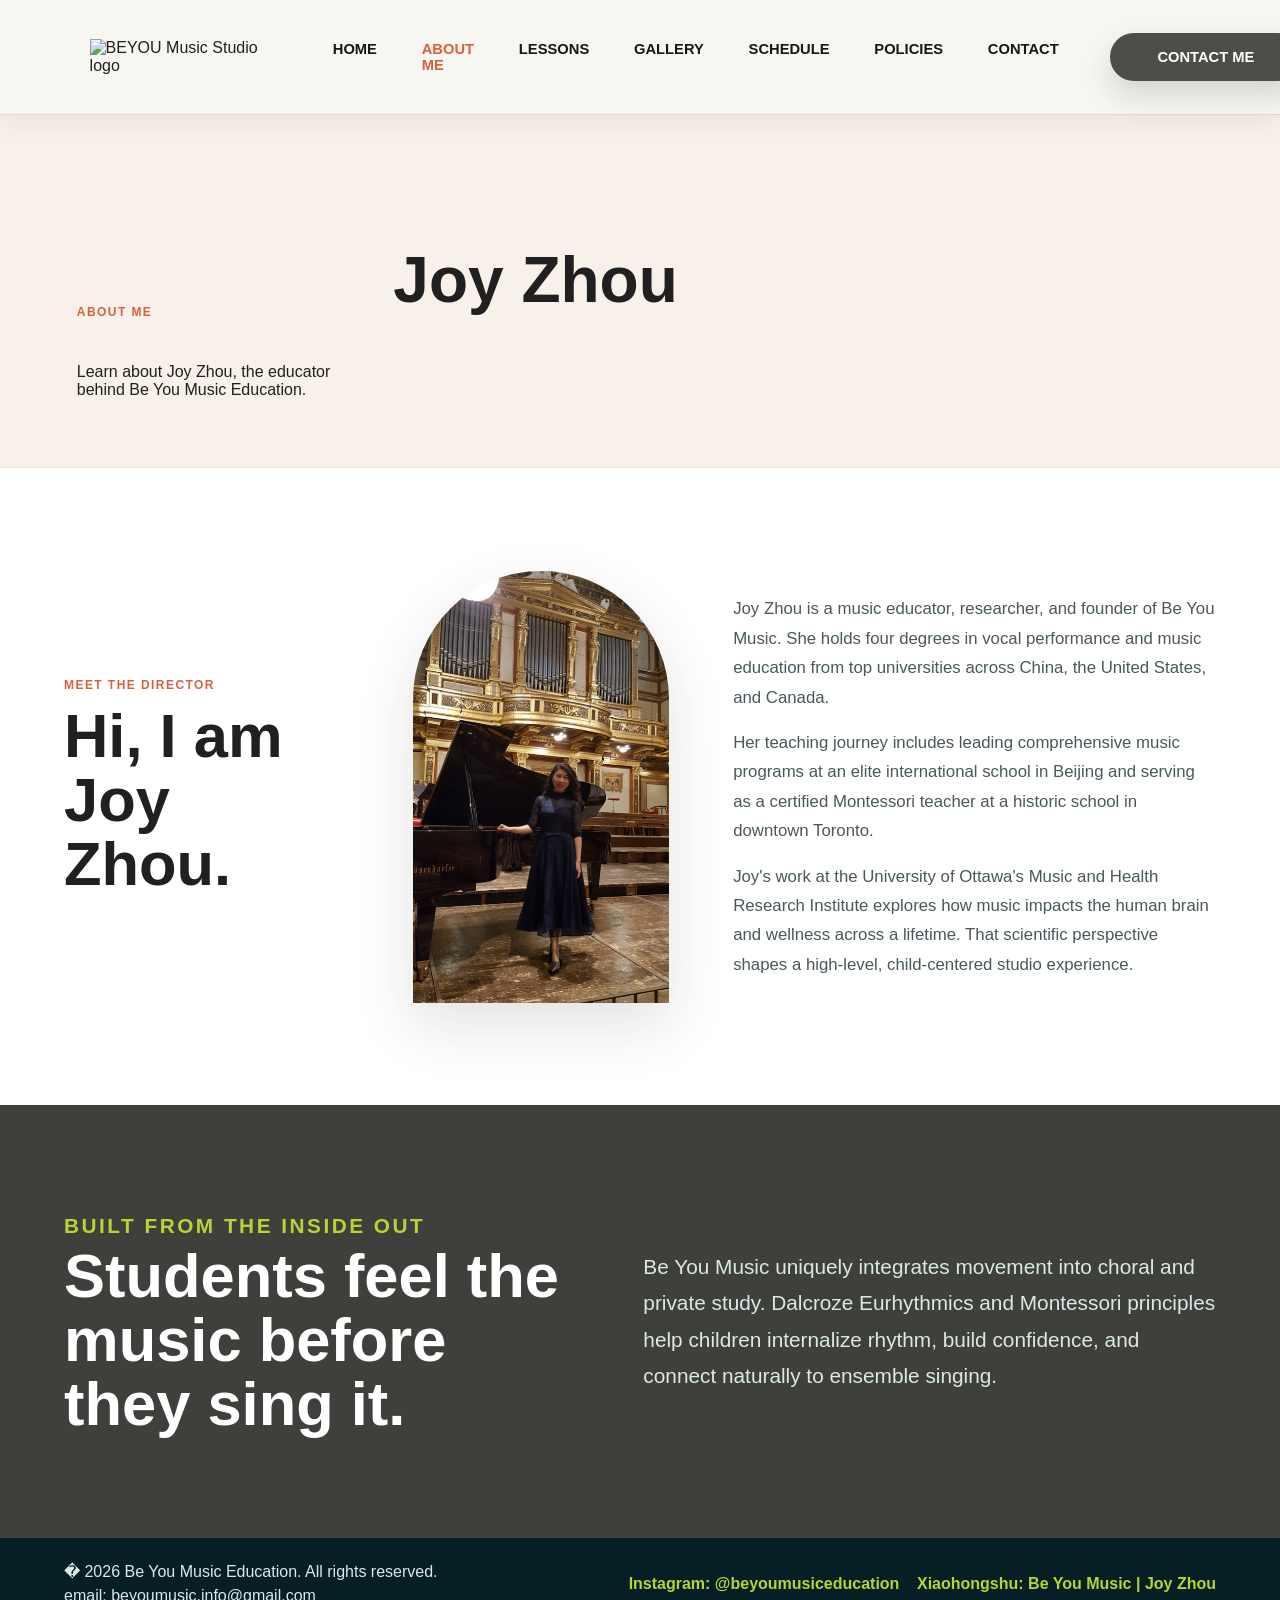
==== about.html @ c7f5f8dd "Add files via upload" ====
<!DOCTYPE html>
<html lang="en">
<head>
  <meta charset="UTF-8">
  <meta name="viewport" content="width=device-width, initial-scale=1.0">
  <title>About Joy Zhou | Be You Music Education</title>
  <meta
    name="description"
    content="Be You Music Education offers private voice and piano lessons near Hwy 7 and Leslie, plus group choir and music movement classes at Langstaff Community Centre in Richmond Hill."
  >
  <style>
:root {
  --ink: #202020;
  --deep: #3f403c;
  --teal: #6f8f86;
  --coral: #d7623f;
  --sun: #b6d535;
  --leaf: #4a8f67;
  --violet: #7764a9;
  --paper: #f7f6f1;
  --soft: #ecebe4;
  --white: #ffffff;
  --muted: #617074;
  --line: rgba(20, 32, 35, 0.14);
  --shadow: 0 22px 60px rgba(51, 51, 46, 0.14);
}

* {
  box-sizing: border-box;
}

html {
  scroll-behavior: smooth;
}

body {
  margin: 0;
  background: #f2f1eb;
  color: var(--ink);
  font-family: "Segoe UI", Arial, sans-serif;
}

img {
  display: block;
  max-width: 100%;
}

a {
  color: inherit;
}

button,
input,
select,
textarea {
  font: inherit;
}

.sr-only {
  position: absolute;
  width: 1px;
  height: 1px;
  padding: 0;
  margin: -1px;
  overflow: hidden;
  clip: rect(0, 0, 0, 0);
  white-space: nowrap;
  border: 0;
}

.site-header {
  position: sticky;
  top: 0;
  z-index: 30;
  display: grid;
  grid-template-columns: auto 1fr auto;
  align-items: center;
  gap: clamp(1rem, 4vw, 4rem);
  min-height: 7.2rem;
  padding: 1.2rem clamp(1rem, 7vw, 8rem);
  background: rgba(247, 246, 241, 0.96);
  border-bottom: 1px solid rgba(32, 32, 32, 0.11);
  box-shadow: 0 9px 24px rgba(32, 32, 32, 0.06);
  backdrop-filter: blur(14px);
}

.brand {
  display: inline-flex;
  align-items: center;
  gap: 0.75rem;
  text-decoration: none;
}

.brand-emblem {
  display: grid;
  place-items: center;
  width: 3.2rem;
  height: 3.2rem;
  border-radius: 50%;
  background: var(--coral);
  color: var(--white);
  font-weight: 950;
  letter-spacing: 0.02em;
  box-shadow: 0 10px 24px rgba(215, 98, 63, 0.18);
}

.brand-logo {
  display: block;
  width: clamp(9.5rem, 15vw, 13rem);
  height: auto;
}

.brand-script {
  display: inline-block;
  color: #161616;
  font-family: "Brush Script MT", "Segoe Script", cursive;
  font-size: clamp(2rem, 3.2vw, 3.05rem);
  font-weight: 700;
  line-height: 1;
  white-space: nowrap;
}

.brand-script::after {
  content: "";
  display: inline-block;
  width: 2.5rem;
  height: 1.4rem;
  margin-left: 0.35rem;
  border: 3px solid #161616;
  border-left-color: transparent;
  border-top-color: transparent;
  border-radius: 50%;
  transform: rotate(-20deg) translateY(0.25rem);
}

.eyebrow {
  color: var(--coral);
  font-size: 0.75rem;
  font-weight: 800;
  letter-spacing: 0.12em;
  text-transform: uppercase;
}

.site-nav {
  display: flex;
  justify-content: center;
  gap: clamp(1.2rem, 3.5vw, 4rem);
}

.site-nav a,
.header-cta {
  font-size: 0.92rem;
  font-weight: 900;
  text-decoration: none;
  text-transform: uppercase;
}

.site-nav a {
  color: #171717;
}

.site-nav a:hover,
.site-nav a.active {
  color: var(--coral);
}

.header-cta,
.button {
  display: inline-flex;
  align-items: center;
  justify-content: center;
  min-height: 3rem;
  padding: 0 1.65rem;
  border: 1px solid transparent;
  border-radius: 999px;
  font-weight: 850;
  text-decoration: none;
  cursor: pointer;
  transition: transform 180ms ease, box-shadow 180ms ease, background 180ms ease;
}

.header-cta {
  min-width: 12rem;
  background: #4d4e49;
  color: var(--white);
  box-shadow: 0 14px 30px rgba(32, 32, 32, 0.16);
}

.button-primary {
  min-width: 15rem;
  min-height: 4.35rem;
  background: var(--sun);
  color: #161616;
  box-shadow: 0 16px 34px rgba(182, 213, 53, 0.24);
  text-transform: uppercase;
}

.button-secondary {
  background: rgba(255, 255, 255, 0.9);
  color: var(--deep);
  border-color: rgba(255, 255, 255, 0.82);
}

.header-cta:hover,
.button:hover {
  transform: translateY(-2px);
}

.menu-toggle {
  display: none;
  width: 2.8rem;
  height: 2.8rem;
  place-items: center;
  border: 1px solid var(--line);
  border-radius: 6px;
  background: var(--white);
}

.menu-toggle span:not(.sr-only) {
  width: 1.15rem;
  height: 2px;
  background: var(--ink);
}

.hero {
  display: grid;
  grid-template-columns: minmax(0, 0.94fr) minmax(22rem, 1.06fr);
  align-items: center;
  gap: clamp(2rem, 5vw, 6rem);
  min-height: 27rem;
  padding: clamp(2.4rem, 4.4vw, 4rem) clamp(1rem, 7vw, 8rem) clamp(3.6rem, 5vw, 4.8rem);
  background: #f2f1eb;
  color: var(--ink);
}

.hero-content {
  max-width: 42rem;
}

h1,
h2,
h3,
p,
span,
strong,
em {
  overflow-wrap: anywhere;
}

h1,
h2,
h3,
p {
  margin-top: 0;
}

h1,
h2 {
  line-height: 1.04;
  letter-spacing: 0;
}

h1 {
  margin-bottom: 1.1rem;
  font-size: clamp(3rem, 5vw, 5.1rem);
  max-width: 10.5ch;
  font-weight: 900;
}

h2 {
  margin-bottom: 0;
  font-size: clamp(2.1rem, 4.8vw, 4.6rem);
}

h3 {
  margin-bottom: 0.75rem;
  font-size: 1.2rem;
  line-height: 1.25;
}

.lede {
  max-width: 45rem;
  color: #656762;
  font-size: clamp(1.12rem, 1.7vw, 1.45rem);
  line-height: 1.65;
}

.hero-actions {
  display: flex;
  flex-wrap: wrap;
  gap: 0.8rem;
  margin-top: 1.8rem;
}

.hero-media {
  justify-self: end;
  width: min(100%, 49rem);
  aspect-ratio: 1.85 / 1;
  margin: 0;
  overflow: hidden;
  border-radius: 999px;
  box-shadow: var(--shadow);
}

.hero-media img {
  width: 100%;
  height: 100%;
  object-fit: cover;
  object-position: center 58%;
}

.intro-band {
  position: relative;
  display: grid;
  grid-template-columns: repeat(3, minmax(0, 1fr));
  gap: clamp(1rem, 4vw, 5rem);
  width: min(100% - 2rem, 94rem);
  margin: -3.6rem auto clamp(3.5rem, 7vw, 6rem);
  padding: clamp(2rem, 4vw, 3rem) clamp(1rem, 5vw, 5rem);
  border-radius: 38px 38px 0 0;
  background: var(--coral);
  color: var(--white);
  box-shadow: 0 18px 50px rgba(215, 98, 63, 0.22);
}

.intro-band article {
  display: grid;
  justify-items: center;
  align-content: start;
  text-align: center;
  min-height: 11rem;
  padding: 0;
  background: transparent;
}

.intro-band strong {
  display: block;
  margin: 1rem 0 0.5rem;
  color: var(--white);
  font-size: clamp(1.15rem, 2vw, 1.55rem);
  line-height: 1.2;
}

.intro-band span {
  color: rgba(255, 255, 255, 0.9);
  line-height: 1.55;
}

.feature-icon {
  display: grid;
  place-items: center;
  width: 5.2rem;
  height: 5.2rem;
  border-radius: 50%;
  background: #f2f1eb;
  color: var(--coral) !important;
  font-size: 1.8rem;
  font-weight: 900;
  box-shadow: 0 10px 22px rgba(32, 32, 32, 0.12);
}

.about-section,
.philosophy-section,
.program-section,
.gallery-section,
.schedule-section,
.policy-section,
.booking-section {
  padding: clamp(3.5rem, 8vw, 7rem) clamp(1rem, 5vw, 5rem);
}

.about-section {
  display: grid;
  grid-template-columns: minmax(0, 0.62fr) minmax(16rem, 0.48fr) minmax(0, 1.05fr);
  gap: clamp(2rem, 5vw, 5rem);
  align-items: center;
  background: var(--white);
}

.about-photo {
  margin: 0;
  overflow: hidden;
  border-radius: 999px 999px 8px 8px;
  box-shadow: var(--shadow);
}

.about-photo img {
  width: 100%;
  height: 27rem;
  object-fit: cover;
  object-position: center;
}

.about-copy {
  display: grid;
  gap: 1rem;
}

.about-copy p,
.philosophy-section p,
.program-card p,
.address-note p,
.tuition-table,
.policy-grid p,
.booking-copy p {
  margin-bottom: 0;
  color: #49585d;
  font-size: 1.05rem;
  line-height: 1.75;
}

.philosophy-section {
  display: grid;
  grid-template-columns: minmax(0, 0.9fr) minmax(0, 1fr);
  gap: clamp(2rem, 5vw, 4rem);
  align-items: center;
  background: var(--deep);
  color: var(--white);
}

.philosophy-section .eyebrow {
  color: var(--sun);
}

.philosophy-section p {
  color: #dbe9e6;
  font-size: clamp(1.08rem, 2vw, 1.3rem);
}

.section-heading {
  display: grid;
  grid-template-columns: minmax(0, 0.52fr) minmax(0, 1.48fr);
  gap: 2rem;
  align-items: end;
  margin-bottom: 2rem;
}

.section-heading.compact {
  margin-bottom: 1.4rem;
}

.program-section {
  background: #f5efe4;
}

.gallery-section {
  background: var(--white);
}

.gallery-grid {
  display: grid;
  grid-template-columns: repeat(3, minmax(0, 1fr));
  gap: 1rem;
}

.gallery-card {
  display: grid;
  grid-template-rows: minmax(15rem, 1fr);
  margin: 0;
  overflow: hidden;
  border-radius: 8px;
  background: #f8f5ee;
  border: 1px solid var(--line);
  box-shadow: 0 16px 38px rgba(32, 32, 32, 0.08);
}

.gallery-card img {
  width: 100%;
  height: 100%;
  min-height: 15rem;
  object-fit: cover;
}

.program-grid {
  display: grid;
  grid-template-columns: repeat(3, minmax(0, 1fr));
  gap: 1rem;
}

.program-card {
  display: grid;
  align-content: start;
  gap: 1rem;
  padding: clamp(1.25rem, 3vw, 1.8rem);
  border: 1px solid var(--line);
  border-top: 7px solid var(--teal);
  border-radius: 8px;
  background: var(--white);
  box-shadow: 0 16px 38px rgba(20, 32, 35, 0.08);
}

.program-card.accent-piano {
  border-top-color: var(--violet);
}

.program-card.accent-choir {
  border-top-color: var(--leaf);
}

.address-note {
  padding: 0.9rem 1rem;
  border-radius: 8px;
  background: #f8f5ee;
  border: 1px solid var(--line);
}

.address-note strong,
.address-note span {
  display: block;
}

.address-note strong {
  margin-bottom: 0.35rem;
}

.address-note span {
  color: var(--muted);
  line-height: 1.45;
}

.program-icon {
  display: grid;
  place-items: center;
  width: 3.2rem;
  height: 3.2rem;
  border-radius: 50%;
  background: var(--soft);
  color: var(--deep);
  font-size: 1.7rem;
}

dl {
  display: grid;
  gap: 0.55rem;
  margin: 0;
}

dl div {
  display: flex;
  justify-content: space-between;
  gap: 1rem;
  padding: 0.75rem 0;
  border-top: 1px solid var(--line);
}

dt,
dd {
  margin: 0;
}

dt {
  color: var(--muted);
}

dd {
  font-weight: 850;
  text-align: right;
}

.text-link {
  width: fit-content;
  color: var(--teal);
  font-weight: 900;
  text-decoration: none;
  border-bottom: 2px solid currentColor;
}

.tuition-table {
  display: grid;
  gap: 1px;
  margin-top: 1rem;
  overflow: hidden;
  border: 1px solid var(--line);
  border-radius: 8px;
  background: var(--line);
}

.tuition-row {
  display: grid;
  grid-template-columns: 1fr 1fr 1fr;
  gap: 1px;
}

.tuition-row span {
  padding: 0.75rem;
  background: var(--white);
}

.tuition-row.heading span {
  background: var(--deep);
  color: var(--white);
  font-weight: 900;
}

.schedule-section {
  background: var(--white);
}

.lesson-times {
  display: grid;
  grid-template-columns: repeat(4, minmax(0, 1fr));
  gap: 1rem;
  margin-bottom: 1rem;
}

.lesson-times article {
  padding: 1.1rem;
  border: 1px solid var(--line);
  border-radius: 8px;
  background: #f8f5ee;
}

.lesson-times strong,
.lesson-times span {
  display: block;
}

.lesson-times strong {
  margin-bottom: 0.55rem;
  color: var(--coral);
  font-size: 1.05rem;
}

.lesson-times span {
  color: #4d5b5f;
  line-height: 1.45;
}

.term-panel {
  border: 1px solid var(--line);
  border-radius: 8px;
  overflow: hidden;
  background: var(--paper);
}

.tabs {
  display: flex;
  gap: 1px;
  background: var(--line);
}

.tab-button {
  flex: 1;
  min-height: 3.2rem;
  border: 0;
  background: #e9e1d4;
  color: var(--deep);
  font-weight: 900;
  cursor: pointer;
}

.tab-button.active {
  background: var(--deep);
  color: var(--white);
}

.term-table {
  display: none;
  grid-template-columns: repeat(7, minmax(0, 1fr));
  gap: 1px;
  background: var(--line);
}

.term-table.active {
  display: grid;
}

.term-table div {
  min-height: 9rem;
  padding: 1rem;
  background: var(--white);
}

.term-table span,
.term-table strong,
.term-table em {
  display: block;
}

.term-table span {
  color: var(--teal);
  font-weight: 900;
}

.term-table strong {
  margin: 0.65rem 0;
}

.term-table em {
  color: var(--muted);
  font-style: normal;
  line-height: 1.45;
}

.policy-section {
  display: grid;
  grid-template-columns: minmax(0, 0.58fr) minmax(0, 1.42fr);
  gap: clamp(2rem, 5vw, 4rem);
  background: #f6f0e7;
}

.policy-grid {
  display: grid;
  grid-template-columns: repeat(2, minmax(0, 1fr));
  gap: 1rem;
}

.policy-grid article {
  padding: 1.25rem;
  border-left: 5px solid var(--sun);
  background: var(--white);
}

.booking-section {
  display: grid;
  grid-template-columns: minmax(0, 0.78fr) minmax(20rem, 1fr);
  gap: clamp(2rem, 5vw, 4rem);
  background: var(--deep);
  color: var(--white);
}

.booking-section .eyebrow {
  color: var(--sun);
}

.booking-copy p {
  margin-top: 1.2rem;
  color: #dce8e7;
}

.contact-list {
  display: grid;
  gap: 0.6rem;
  margin-top: 1.4rem;
}

.contact-list a,
.contact-list span {
  width: fit-content;
  color: var(--sun);
  font-weight: 850;
  text-decoration: none;
}

.booking-form {
  display: grid;
  gap: 0.95rem;
  padding: clamp(1.2rem, 3vw, 1.8rem);
  border: 1px solid rgba(255, 255, 255, 0.16);
  border-radius: 8px;
  background: rgba(255, 255, 255, 0.08);
  box-shadow: var(--shadow);
}

.booking-form label,
.booking-form fieldset {
  display: grid;
  gap: 0.45rem;
}

.booking-form label span,
.booking-form legend {
  color: #eff8f6;
  font-weight: 800;
}

.booking-form input,
.booking-form select,
.booking-form textarea {
  width: 100%;
  border: 1px solid rgba(255, 255, 255, 0.2);
  border-radius: 6px;
  background: rgba(255, 255, 255, 0.94);
  color: var(--ink);
  padding: 0.82rem 0.9rem;
}

.booking-form textarea {
  resize: vertical;
}

.booking-form fieldset {
  margin: 0;
  padding: 0.9rem;
  border: 1px solid rgba(255, 255, 255, 0.2);
  border-radius: 6px;
}

.inline-choice,
.policy-check {
  display: flex !important;
  grid-template-columns: none;
  align-items: center;
  gap: 0.55rem !important;
}

.inline-choice input,
.policy-check input {
  width: auto;
}

.policy-check span {
  font-weight: 700 !important;
  line-height: 1.45;
}

.form-note {
  min-height: 1.4rem;
  margin-bottom: 0;
  color: #dce8e7;
  line-height: 1.45;
}

.site-footer {
  display: grid;
  grid-template-columns: 1fr auto;
  align-items: center;
  gap: 1rem;
  padding: 1.4rem clamp(1rem, 5vw, 5rem);
  background: #051f25;
  color: #dce8e7;
}

.site-footer p {
  margin: 0;
  line-height: 1.45;
  overflow-wrap: anywhere;
}

.footer-socials {
  display: flex;
  flex-wrap: wrap;
  justify-content: end;
  gap: 0.8rem 1.1rem;
}

.footer-socials a,
.footer-socials span {
  color: var(--sun);
  font-weight: 850;
  line-height: 1.45;
  text-decoration: none;
  overflow-wrap: anywhere;
}

@media (max-width: 1160px) {
  .lesson-times,
  .term-table {
    grid-template-columns: repeat(2, minmax(0, 1fr));
  }
}

@media (max-width: 980px) {
  .site-header {
    grid-template-columns: auto auto;
    min-height: auto;
    padding: 1rem;
  }

  .menu-toggle {
    display: grid;
    justify-self: end;
  }

  .site-nav {
    display: none;
    grid-column: 1 / -1;
    justify-content: stretch;
    gap: 0;
    padding-top: 0.45rem;
  }

  .site-nav.open {
    display: grid;
  }

  .site-nav a {
    padding: 0.85rem 0;
    border-top: 1px solid var(--line);
  }

  .header-cta {
    display: none;
  }

  .brand-script {
    font-size: 2rem;
  }

  .about-section,
  .philosophy-section,
  .section-heading,
  .policy-section,
  .booking-section {
    grid-template-columns: 1fr;
  }

  .hero,
  .program-grid,
  .gallery-grid,
  .intro-band {
    grid-template-columns: 1fr;
  }

  .hero {
    min-height: auto;
    padding: 3rem 1rem 4rem;
  }

  .hero-media {
    justify-self: stretch;
    width: 100%;
    aspect-ratio: 1.45 / 1;
  }

  .intro-band {
    margin-top: -1.6rem;
    border-radius: 26px 26px 0 0;
  }
}

@media (max-width: 640px) {
  .brand-logo {
    width: clamp(4.8rem, 24vw, 6.5rem);
    max-width: 6.5rem;
  }

  .brand {
    gap: 0.55rem;
  }

  .brand-script {
    max-width: 13rem;
    white-space: normal;
  }

  h1 {
    font-size: clamp(2.6rem, 13vw, 4rem);
  }

  .hero {
    padding-top: 2.4rem;
  }

  .hero-actions,
  .site-footer {
    display: grid;
  }

  .site-footer {
    grid-template-columns: 1fr;
    justify-items: center;
    text-align: center;
    gap: 0.9rem;
    padding: 1.35rem 1rem;
  }

  .footer-socials {
    justify-content: center;
  }

  .button,
  .booking-form .button {
    width: 100%;
  }

  .lesson-times,
  .term-table,
  .policy-grid,
  .gallery-grid {
    grid-template-columns: 1fr;
  }

  .term-table div {
    min-height: auto;
  }
}



.page-hero {
  padding: 132px 6vw 52px;
  background: #f7f1e9;
  border-bottom: 1px solid rgba(28, 28, 28, 0.08);
}

.page-hero .section-heading {
  margin-bottom: 0;
}

.page-hero .section-heading p {
  max-width: 760px;
}

@media (max-width: 760px) {
  .page-hero {
    padding: 112px 22px 40px;
  }
}

</style>
</head>
<body>
<header class="site-header">
    <a class="brand" href="index.html" aria-label="Be You Music Education home">
      <img class="brand-logo" src="assets/logo.JPG" alt="BEYOU Music Studio logo">
    </a>

    <button class="menu-toggle" type="button" aria-expanded="false" aria-controls="site-nav">
      <span></span>
      <span></span>
      <span></span>
      <span class="sr-only">Menu</span>
    </button>

            <nav class="site-nav" id="site-nav" aria-label="Primary navigation">
      <a href="index.html">Home</a>
      <a class="active" href="about.html">About Me</a>
      <a href="lessons.html">Lessons</a>
      <a href="gallery.html">Gallery</a>
      <a href="schedule.html">Schedule</a>
      <a href="policy.html">Policies</a>
      <a href="contact.html">Contact</a>
    </nav>

    <a class="header-cta" href="contact.html">Contact Me</a>
  </header>

  <main id="top">
    <section class="page-hero">
      <div class="section-heading">
        <p class="eyebrow">About Me</p>
        <h1>Joy Zhou</h1>
        <p>Learn about Joy Zhou, the educator behind Be You Music Education.</p>
      </div>
    </section>

<section class="about-section" id="about">
      <div class="section-kicker">
        <p class="eyebrow">Meet the Director</p>
        <h2>Hi, I am Joy Zhou.</h2>
      </div>
      <figure class="about-photo">
        <img src="[data-uri]" alt="Joy Zhou standing beside a piano in a concert hall">
      </figure>
      <div class="about-copy">
        <p>
          Joy Zhou is a music educator, researcher, and founder of Be You Music. She holds four degrees in vocal performance and music education from top universities across China, the United States, and Canada.
        </p>
        <p>
          Her teaching journey includes leading comprehensive music programs at an elite international school in Beijing and serving as a certified Montessori teacher at a historic school in downtown Toronto.
        </p>
        <p>
          Joy's work at the University of Ottawa's Music and Health Research Institute explores how music impacts the human brain and wellness across a lifetime. That scientific perspective shapes a high-level, child-centered studio experience.
        </p>
      </div>
    </section>

<section class="philosophy-section">
      <div>
        <p class="eyebrow">Built From the Inside Out</p>
        <h2>Students feel the music before they sing it.</h2>
      </div>
      <p>
        Be You Music uniquely integrates movement into choral and private study. Dalcroze Eurhythmics and Montessori principles help children internalize rhythm, build confidence, and connect naturally to ensemble singing.
      </p>
    </section>
  </main>

<footer class="site-footer">
    <div>
<p>� 2026 Be You Music Education. All rights reserved.</p>
      <p>email: beyoumusic.info@gmail.com</p>
    </div>
    <div class="footer-socials">
      <a href="https://www.instagram.com/beyoumusiceducation/" target="_blank" rel="noreferrer">Instagram: @beyoumusiceducation</a>
      <span>Xiaohongshu: Be You Music | Joy Zhou</span>
    </div>
  </footer>

<script>
const menuToggle = document.querySelector(".menu-toggle");
const siteNav = document.getElementById("site-nav");
if (menuToggle && siteNav) {
  menuToggle.addEventListener("click", () => {
    const isOpen = siteNav.classList.toggle("open");
    menuToggle.setAttribute("aria-expanded", String(isOpen));
  });

  siteNav.querySelectorAll("a").forEach((link) => {
    link.addEventListener("click", () => {
      siteNav.classList.remove("open");
      menuToggle.setAttribute("aria-expanded", "false");
    });
  });
}
const tabButtons = document.querySelectorAll(".tab-button");
const termPanels = document.querySelectorAll("[data-term-panel]");

const sentMessage = new URLSearchParams(window.location.search).get("sent");
if (sentMessage === "true") {
  const notice = document.createElement("div");
  notice.className = "form-note";
  notice.style.position = "fixed";
  notice.style.left = "1rem";
  notice.style.right = "1rem";
  notice.style.bottom = "1rem";
  notice.style.zIndex = "1000";
  notice.style.padding = "1rem";
  notice.style.borderRadius = "8px";
  notice.style.background = "#051f25";
  notice.style.color = "#dce8e7";
  notice.style.boxShadow = "0 16px 38px rgba(0, 0, 0, 0.25)";
  notice.textContent = "Thank you. Your inquiry was sent to Be You Music Education.";
  document.body.appendChild(notice);
}
</script>
</body>
</html>
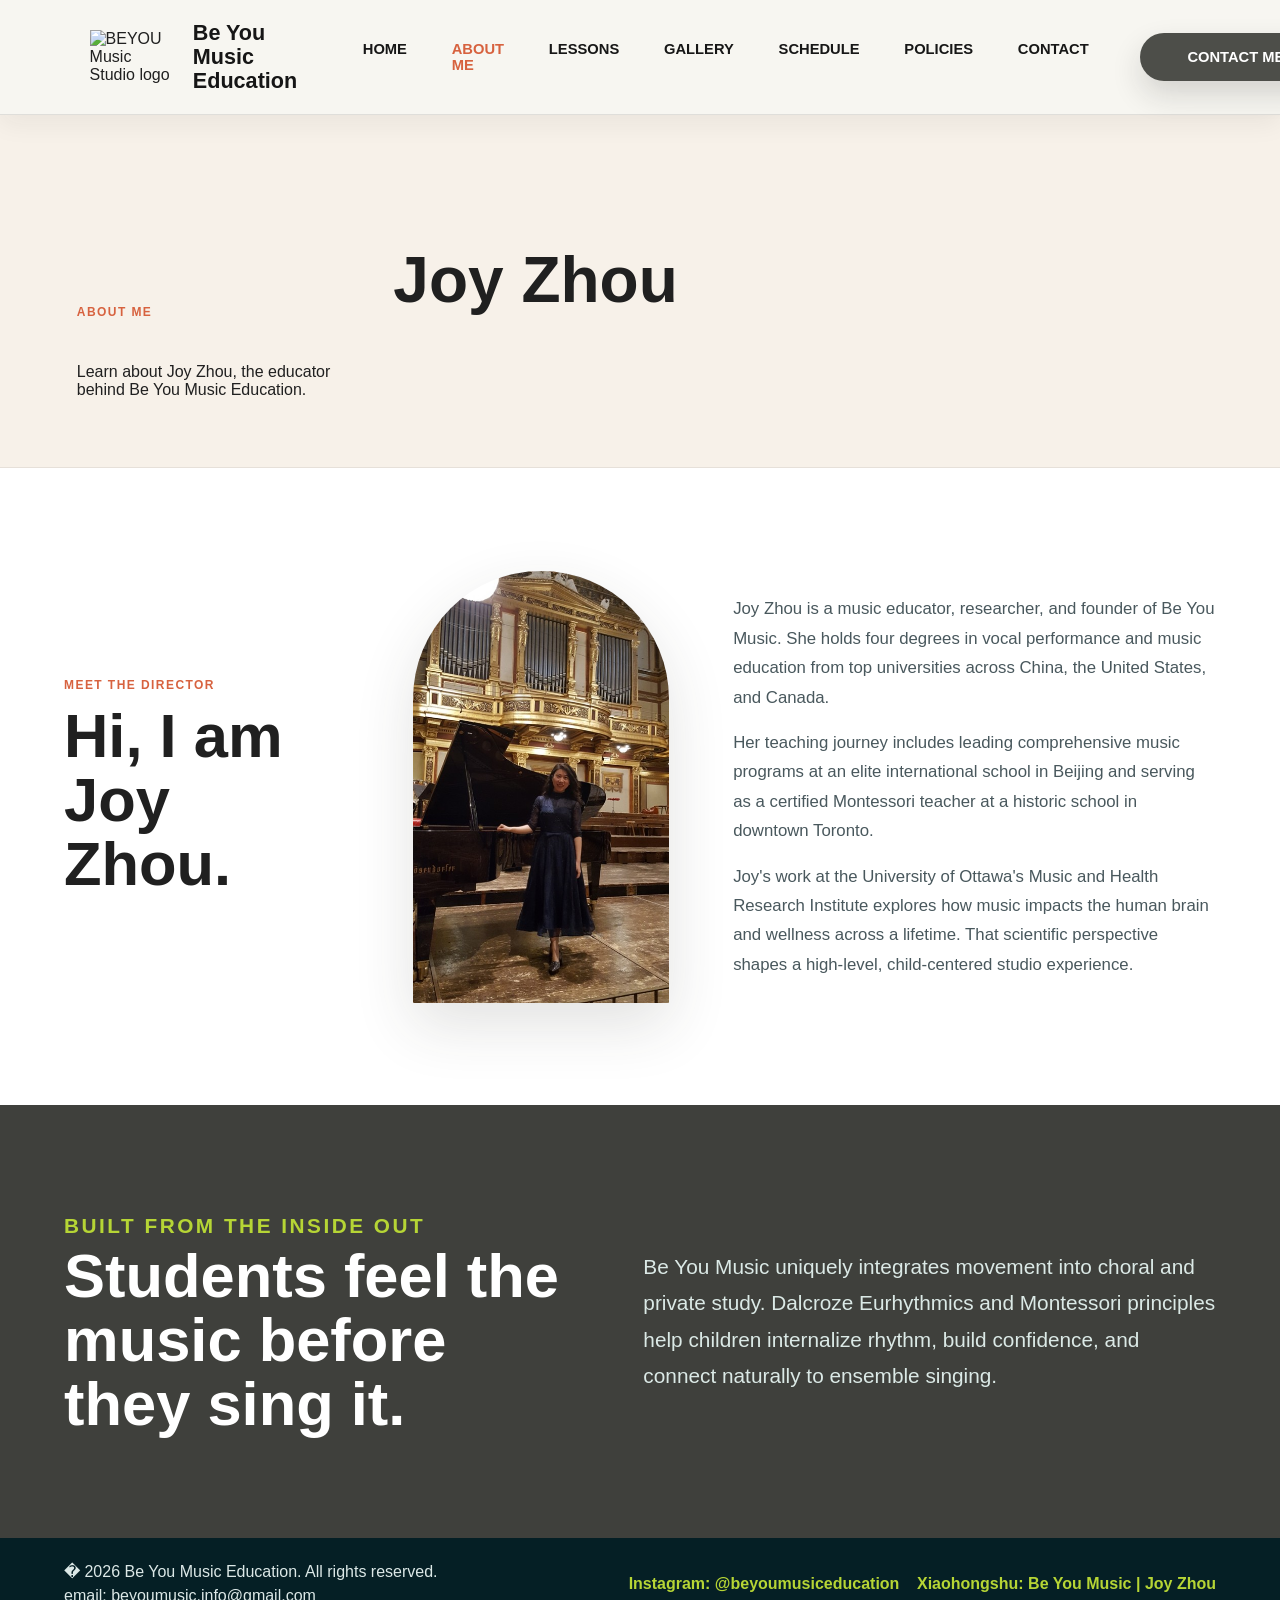
==== commit 51aa618a: "Add files via upload" ====
--- a/about.html
+++ b/about.html
@@ -109,6 +109,14 @@
   width: clamp(9.5rem, 15vw, 13rem);
   height: auto;
 }
+
+.brand-name {
+  color: #161616;
+  font-size: clamp(1.05rem, 2.4vw, 1.35rem);
+  font-weight: 900;
+  line-height: 1.1;
+  max-width: 13rem;
+}
 
 .brand-script {
   display: inline-block;
@@ -852,7 +860,7 @@
 
 @media (max-width: 980px) {
   .site-header {
-    grid-template-columns: auto auto;
+    grid-template-columns: minmax(0, 1fr) auto;
     min-height: auto;
     padding: 1rem;
   }
@@ -920,10 +928,23 @@
 }
 
 @media (max-width: 640px) {
-  .brand-logo {
-    width: clamp(4.8rem, 24vw, 6.5rem);
-    max-width: 6.5rem;
+  .brand-logo {
+    width: clamp(7rem, 36vw, 9rem);
+    max-width: 9rem;
+    min-width: 7rem;
+    height: auto;
+    padding: 0.12rem;
+    background: #ffffff;
+    object-fit: contain;
   }
+
+.brand-name {
+  color: #161616;
+  font-size: clamp(1.05rem, 2.4vw, 1.35rem);
+  font-weight: 900;
+  line-height: 1.1;
+  max-width: 13rem;
+}
 
   .brand {
     gap: 0.55rem;
@@ -1003,7 +1024,8 @@
 <body>
 <header class="site-header">
     <a class="brand" href="index.html" aria-label="Be You Music Education home">
-      <img class="brand-logo" src="assets/logo.JPG" alt="BEYOU Music Studio logo">
+      <img class="brand-logo" src="assets/logo-small.jpg" alt="BEYOU Music Studio logo">
+      <span class="brand-name">Be You Music Education</span>
     </a>
 
     <button class="menu-toggle" type="button" aria-expanded="false" aria-controls="site-nav">
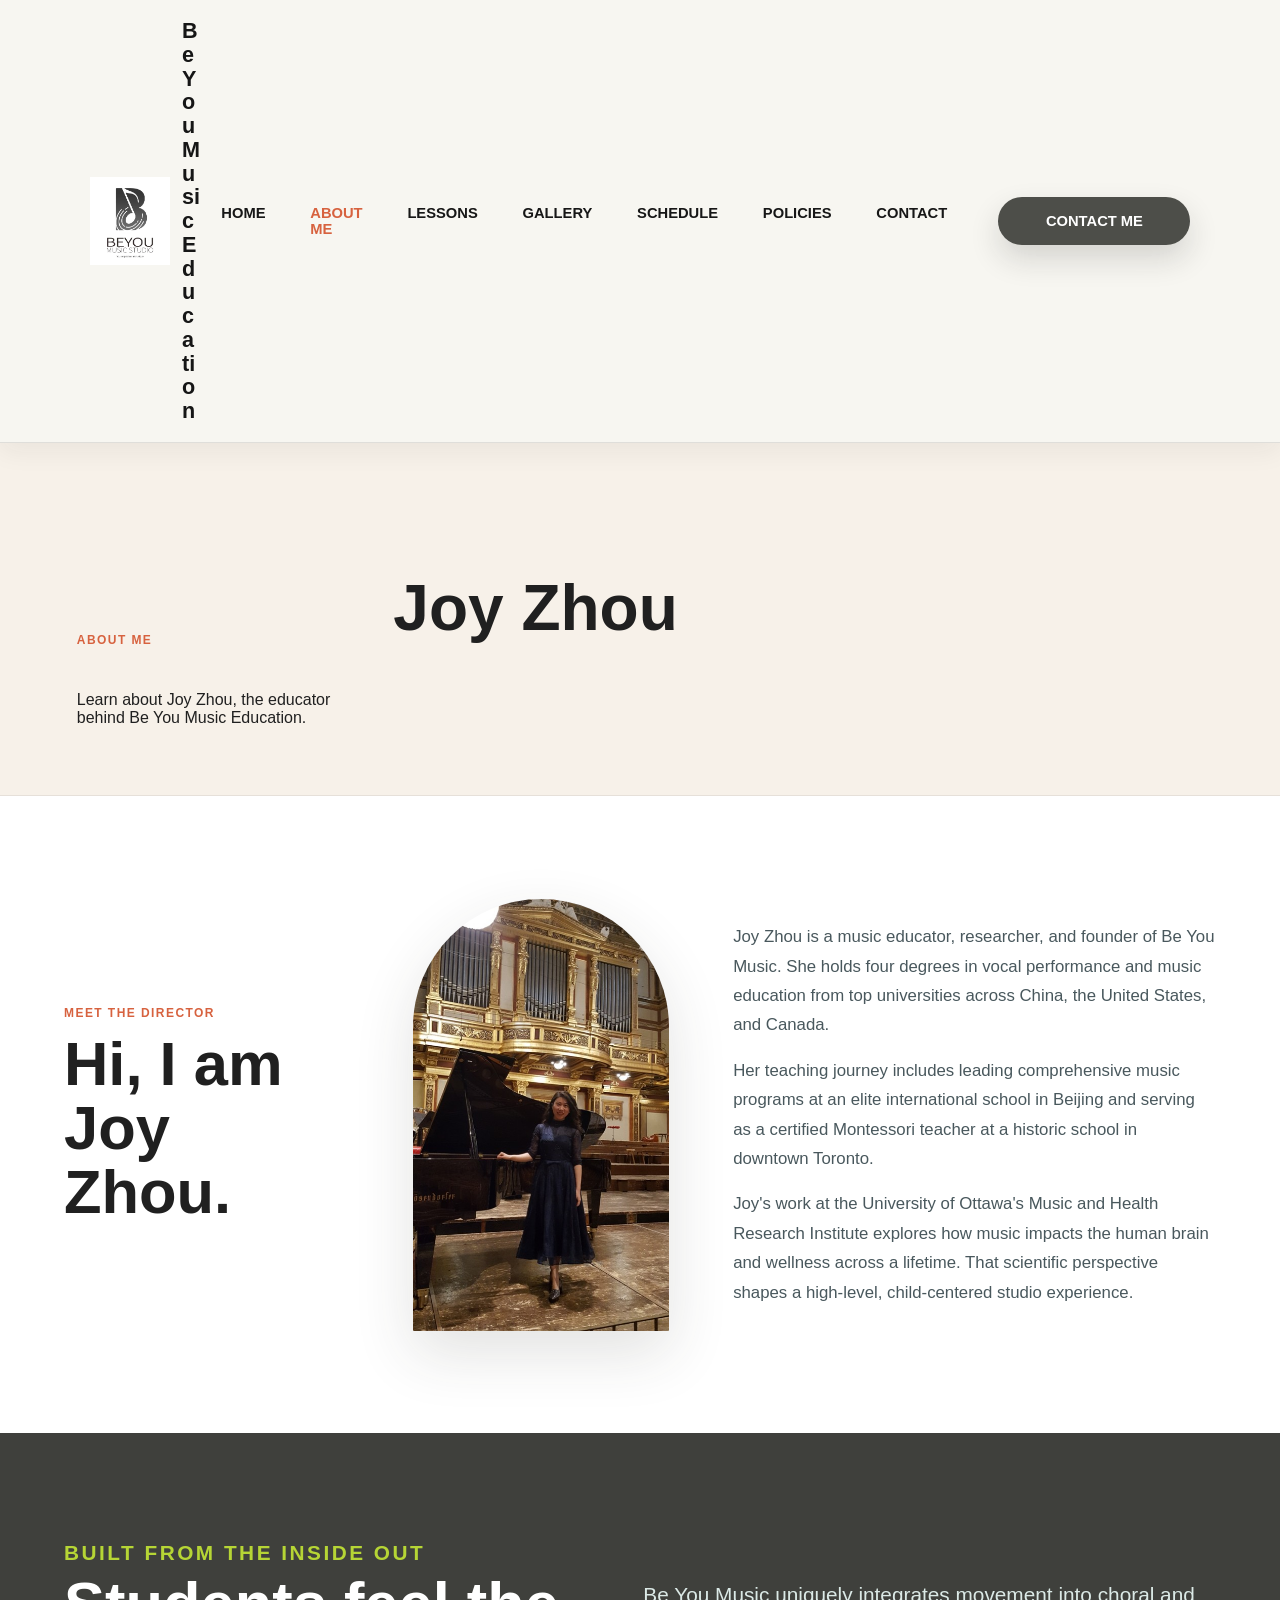
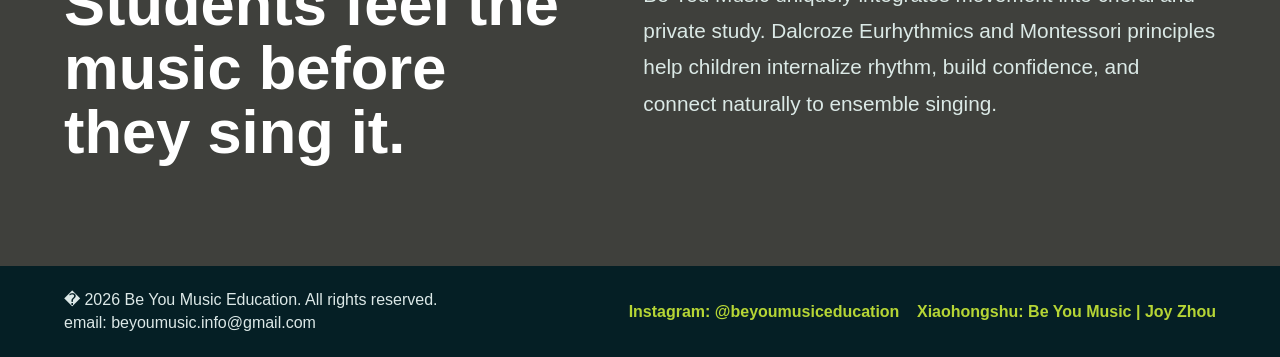
==== commit 45647006: "Add files via upload" ====
--- a/about.html
+++ b/about.html
@@ -1024,7 +1024,7 @@
 <body>
 <header class="site-header">
     <a class="brand" href="index.html" aria-label="Be You Music Education home">
-      <img class="brand-logo" src="assets/logo-small.jpg" alt="BEYOU Music Studio logo">
+      <img class="brand-logo" src="[data-uri]" alt="BEYOU Music Studio logo">
       <span class="brand-name">Be You Music Education</span>
     </a>
 
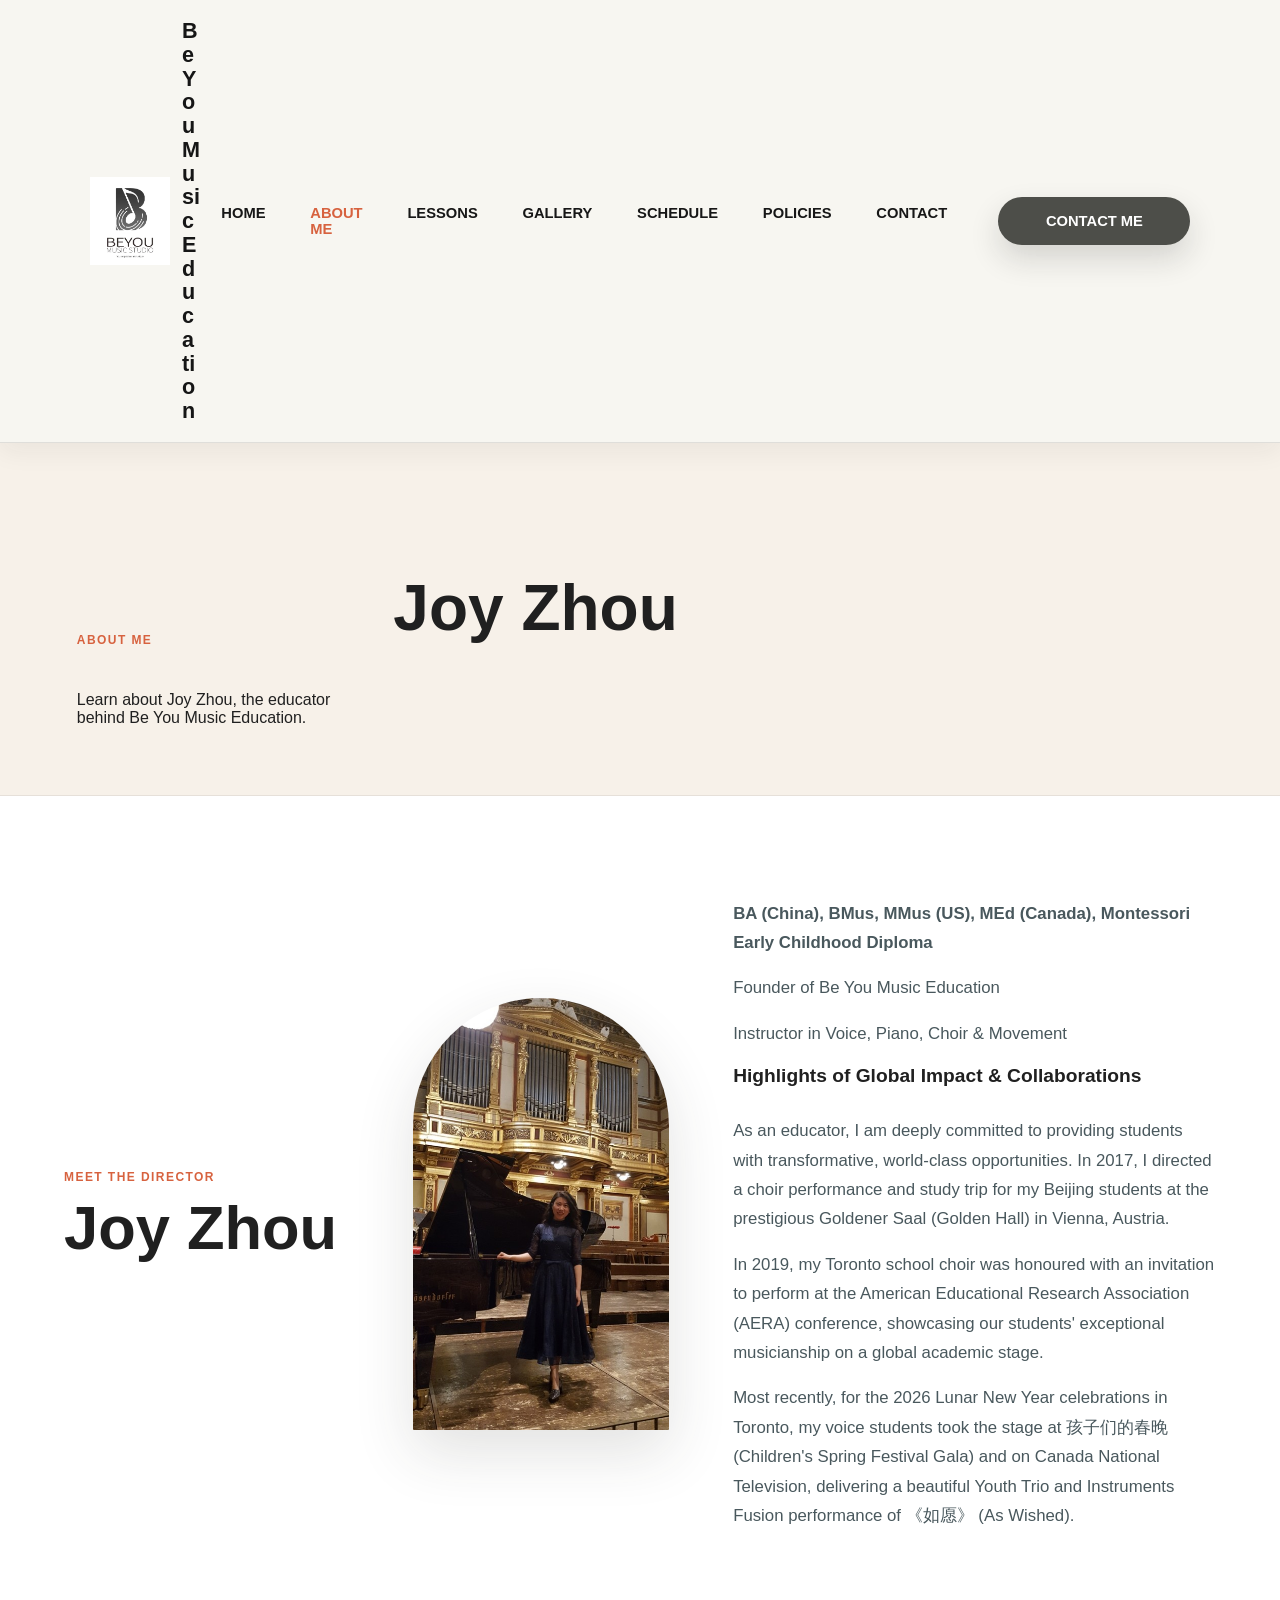
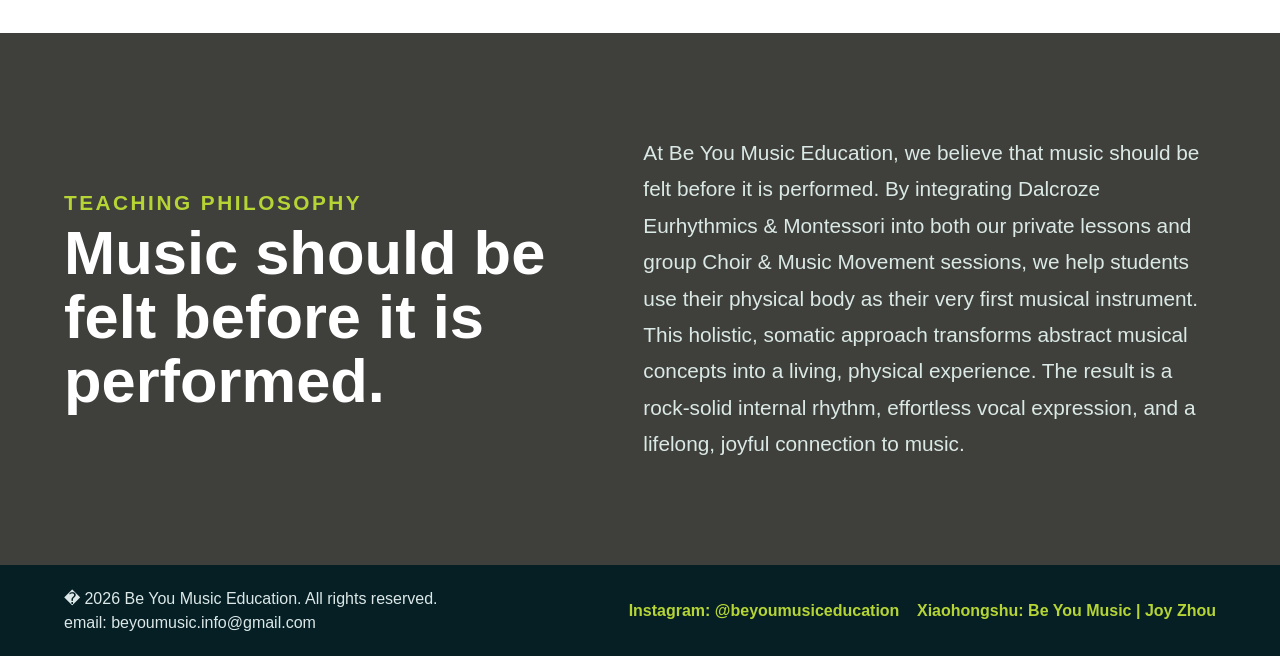
==== commit 1dc2e868: "Add files via upload" ====
--- a/about.html
+++ b/about.html
@@ -1,4 +1,4 @@
-<!DOCTYPE html>
+﻿<!DOCTYPE html>
 <html lang="en">
 <head>
   <meta charset="UTF-8">
@@ -69,7 +69,7 @@
 }
 
 .site-header {
-  position: sticky;
+  position: static;
   top: 0;
   z-index: 30;
   display: grid;
@@ -1060,31 +1060,29 @@
 <section class="about-section" id="about">
       <div class="section-kicker">
         <p class="eyebrow">Meet the Director</p>
-        <h2>Hi, I am Joy Zhou.</h2>
+        <h2>Joy Zhou</h2>
       </div>
       <figure class="about-photo">
         <img src="[data-uri]" alt="Joy Zhou standing beside a piano in a concert hall">
       </figure>
       <div class="about-copy">
-        <p>
-          Joy Zhou is a music educator, researcher, and founder of Be You Music. She holds four degrees in vocal performance and music education from top universities across China, the United States, and Canada.
-        </p>
-        <p>
-          Her teaching journey includes leading comprehensive music programs at an elite international school in Beijing and serving as a certified Montessori teacher at a historic school in downtown Toronto.
-        </p>
-        <p>
-          Joy's work at the University of Ottawa's Music and Health Research Institute explores how music impacts the human brain and wellness across a lifetime. That scientific perspective shapes a high-level, child-centered studio experience.
-        </p>
+        <p><strong>BA (China), BMus, MMus (US), MEd (Canada), Montessori Early Childhood Diploma</strong></p>
+        <p>Founder of Be You Music Education</p>
+        <p>Instructor in Voice, Piano, Choir &amp; Movement</p>
+        <h3>Highlights of Global Impact &amp; Collaborations</h3>
+        <p>As an educator, I am deeply committed to providing students with transformative, world-class opportunities. In 2017, I directed a choir performance and study trip for my Beijing students at the prestigious Goldener Saal (Golden Hall) in Vienna, Austria.</p>
+        <p>In 2019, my Toronto school choir was honoured with an invitation to perform at the American Educational Research Association (AERA) conference, showcasing our students' exceptional musicianship on a global academic stage.</p>
+        <p>Most recently, for the 2026 Lunar New Year celebrations in Toronto, my voice students took the stage at 孩子们的春晚 (Children's Spring Festival Gala) and on Canada National Television, delivering a beautiful Youth Trio and Instruments Fusion performance of 《如愿》 (As Wished).</p>
       </div>
     </section>
 
 <section class="philosophy-section">
       <div>
-        <p class="eyebrow">Built From the Inside Out</p>
-        <h2>Students feel the music before they sing it.</h2>
+        <p class="eyebrow">Teaching Philosophy</p>
+        <h2>Music should be felt before it is performed.</h2>
       </div>
       <p>
-        Be You Music uniquely integrates movement into choral and private study. Dalcroze Eurhythmics and Montessori principles help children internalize rhythm, build confidence, and connect naturally to ensemble singing.
+        At Be You Music Education, we believe that music should be felt before it is performed. By integrating Dalcroze Eurhythmics &amp; Montessori into both our private lessons and group Choir &amp; Music Movement sessions, we help students use their physical body as their very first musical instrument. This holistic, somatic approach transforms abstract musical concepts into a living, physical experience. The result is a rock-solid internal rhythm, effortless vocal expression, and a lifelong, joyful connection to music.
       </p>
     </section>
   </main>
@@ -1141,3 +1139,4 @@
 </html>
 
 
+
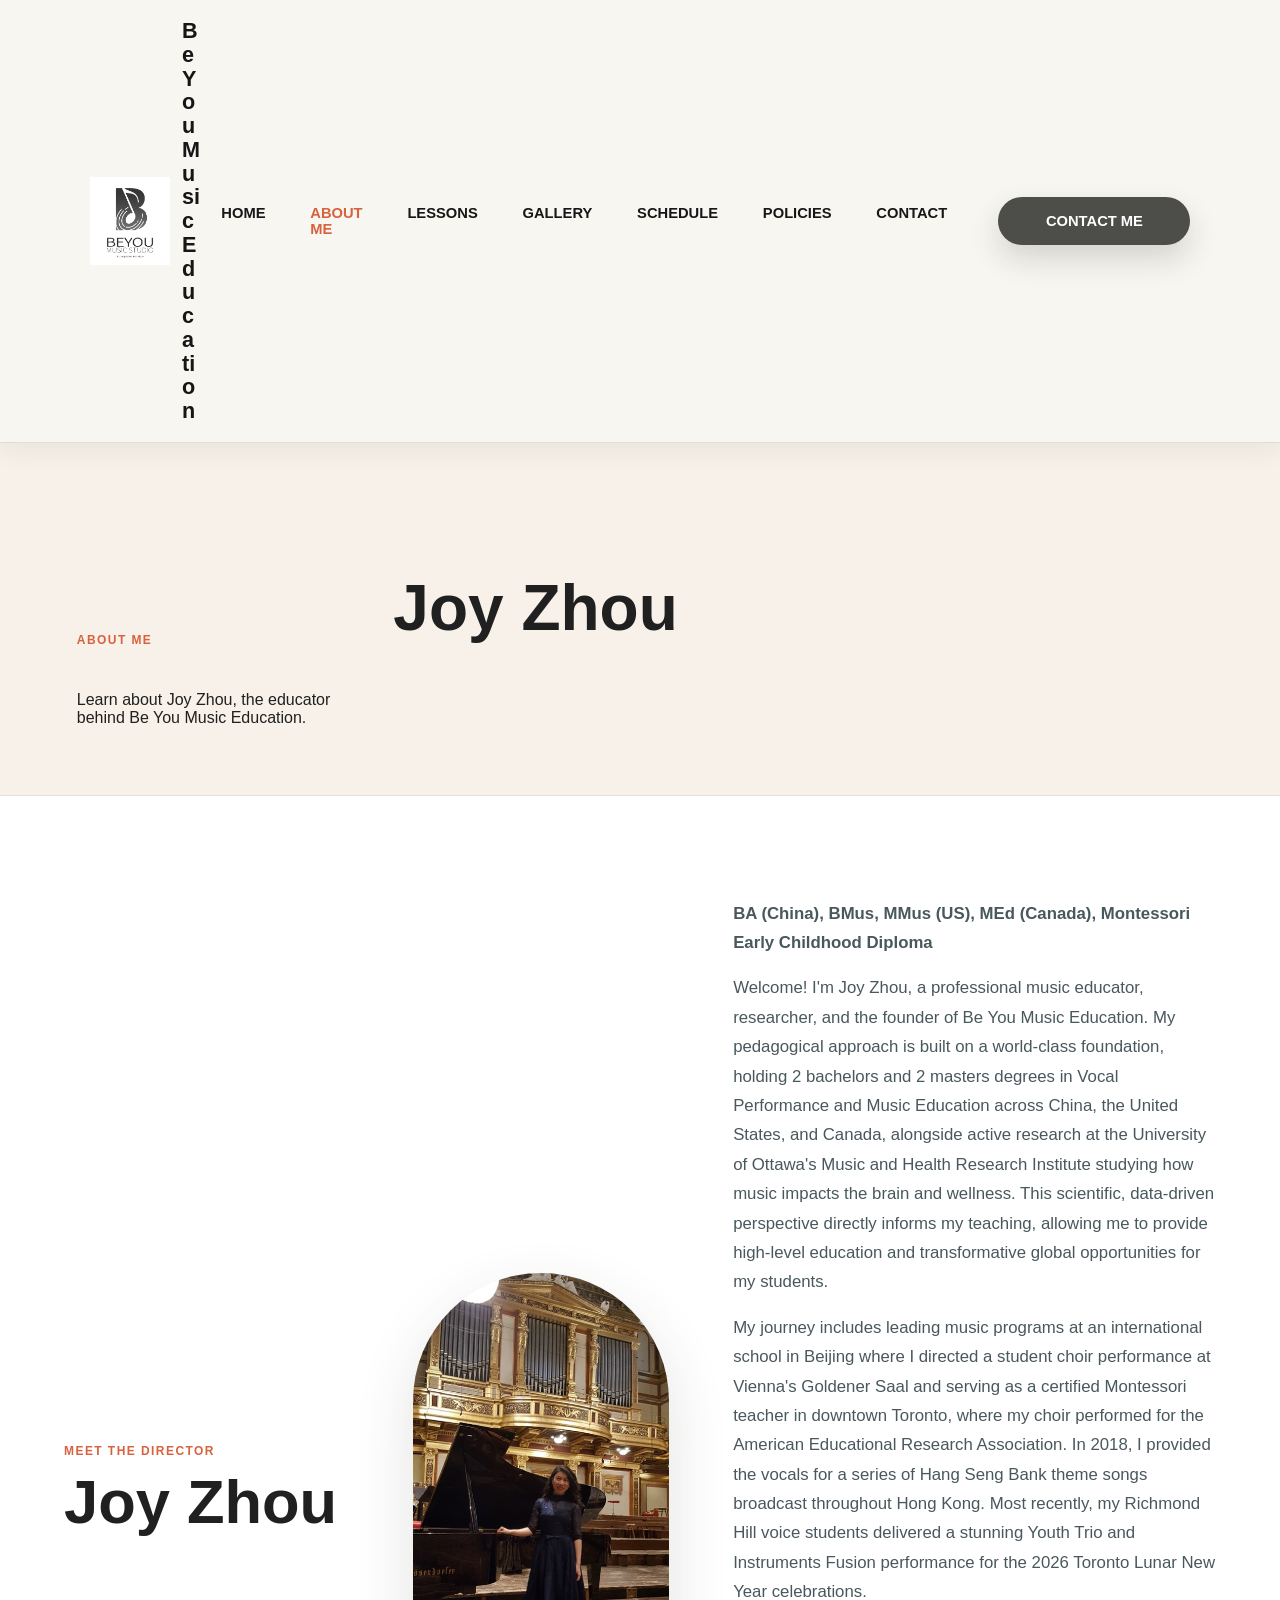
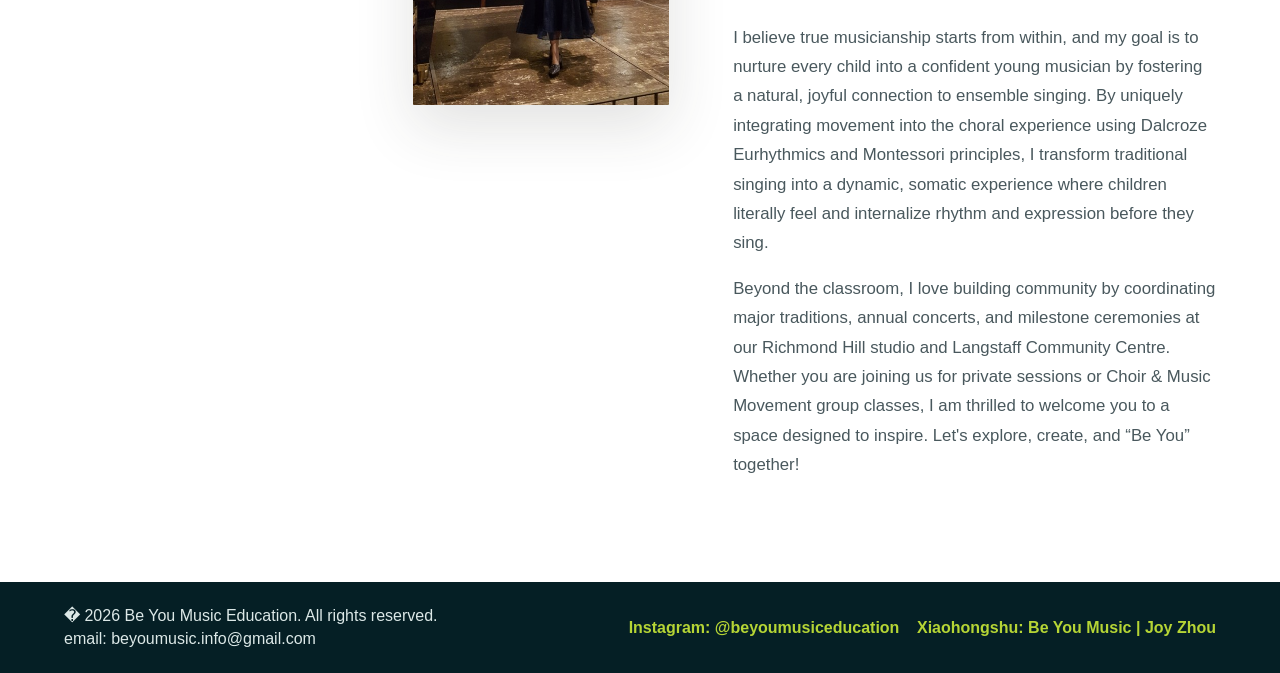
==== commit a23b7951: "Add files via upload" ====
--- a/about.html
+++ b/about.html
@@ -1067,23 +1067,11 @@
       </figure>
       <div class="about-copy">
         <p><strong>BA (China), BMus, MMus (US), MEd (Canada), Montessori Early Childhood Diploma</strong></p>
-        <p>Founder of Be You Music Education</p>
-        <p>Instructor in Voice, Piano, Choir &amp; Movement</p>
-        <h3>Highlights of Global Impact &amp; Collaborations</h3>
-        <p>As an educator, I am deeply committed to providing students with transformative, world-class opportunities. In 2017, I directed a choir performance and study trip for my Beijing students at the prestigious Goldener Saal (Golden Hall) in Vienna, Austria.</p>
-        <p>In 2019, my Toronto school choir was honoured with an invitation to perform at the American Educational Research Association (AERA) conference, showcasing our students' exceptional musicianship on a global academic stage.</p>
-        <p>Most recently, for the 2026 Lunar New Year celebrations in Toronto, my voice students took the stage at 孩子们的春晚 (Children's Spring Festival Gala) and on Canada National Television, delivering a beautiful Youth Trio and Instruments Fusion performance of 《如愿》 (As Wished).</p>
+        <p>Welcome! I'm Joy Zhou, a professional music educator, researcher, and the founder of Be You Music Education. My pedagogical approach is built on a world-class foundation, holding 2 bachelors and 2 masters degrees in Vocal Performance and Music Education across China, the United States, and Canada, alongside active research at the University of Ottawa's Music and Health Research Institute studying how music impacts the brain and wellness. This scientific, data-driven perspective directly informs my teaching, allowing me to provide high-level education and transformative global opportunities for my students.</p>
+        <p>My journey includes leading music programs at an international school in Beijing where I directed a student choir performance at Vienna's Goldener Saal and serving as a certified Montessori teacher in downtown Toronto, where my choir performed for the American Educational Research Association. In 2018, I provided the vocals for a series of Hang Seng Bank theme songs broadcast throughout Hong Kong. Most recently, my Richmond Hill voice students delivered a stunning Youth Trio and Instruments Fusion performance for the 2026 Toronto Lunar New Year celebrations.</p>
+        <p>I believe true musicianship starts from within, and my goal is to nurture every child into a confident young musician by fostering a natural, joyful connection to ensemble singing. By uniquely integrating movement into the choral experience using Dalcroze Eurhythmics and Montessori principles, I transform traditional singing into a dynamic, somatic experience where children literally feel and internalize rhythm and expression before they sing.</p>
+        <p>Beyond the classroom, I love building community by coordinating major traditions, annual concerts, and milestone ceremonies at our Richmond Hill studio and Langstaff Community Centre. Whether you are joining us for private sessions or Choir &amp; Music Movement group classes, I am thrilled to welcome you to a space designed to inspire. Let's explore, create, and &ldquo;Be You&rdquo; together!</p>
       </div>
-    </section>
-
-<section class="philosophy-section">
-      <div>
-        <p class="eyebrow">Teaching Philosophy</p>
-        <h2>Music should be felt before it is performed.</h2>
-      </div>
-      <p>
-        At Be You Music Education, we believe that music should be felt before it is performed. By integrating Dalcroze Eurhythmics &amp; Montessori into both our private lessons and group Choir &amp; Music Movement sessions, we help students use their physical body as their very first musical instrument. This holistic, somatic approach transforms abstract musical concepts into a living, physical experience. The result is a rock-solid internal rhythm, effortless vocal expression, and a lifelong, joyful connection to music.
-      </p>
     </section>
   </main>
 
@@ -1140,3 +1128,5 @@
 
 
 
+
+
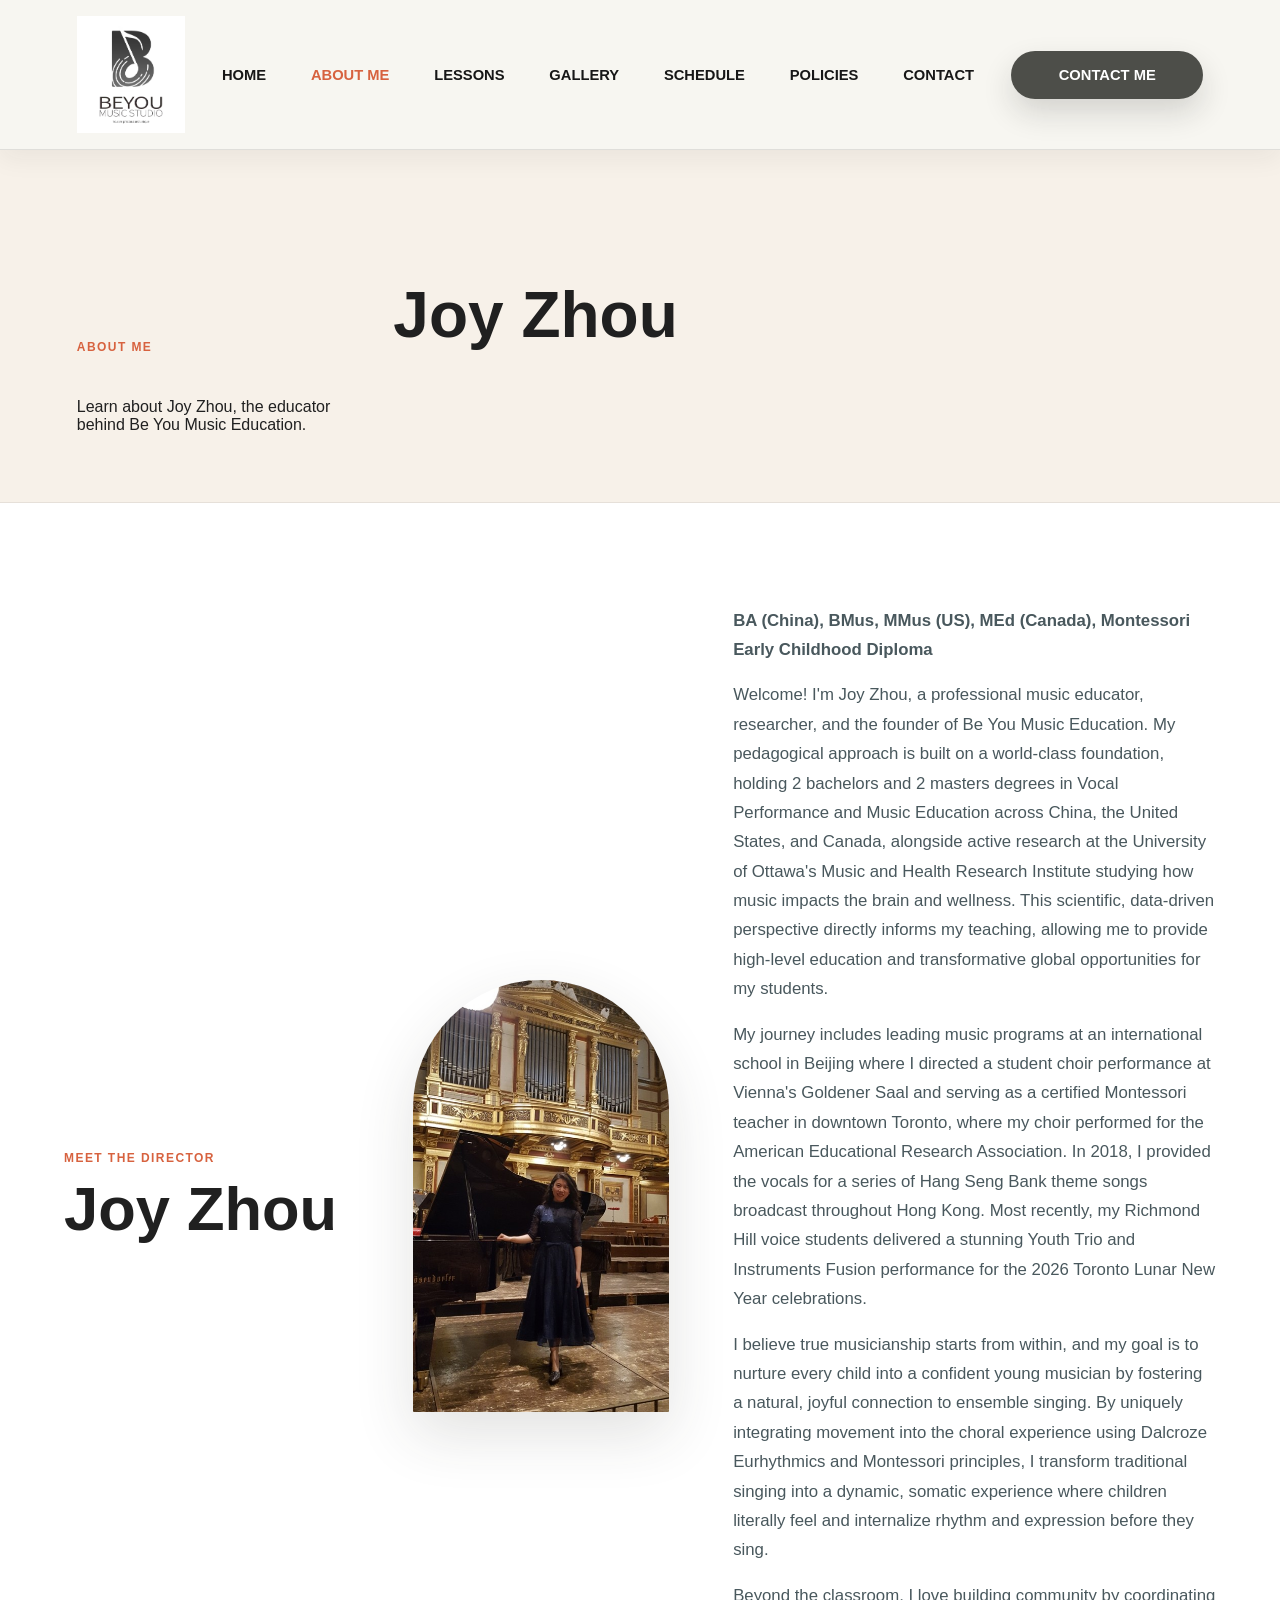
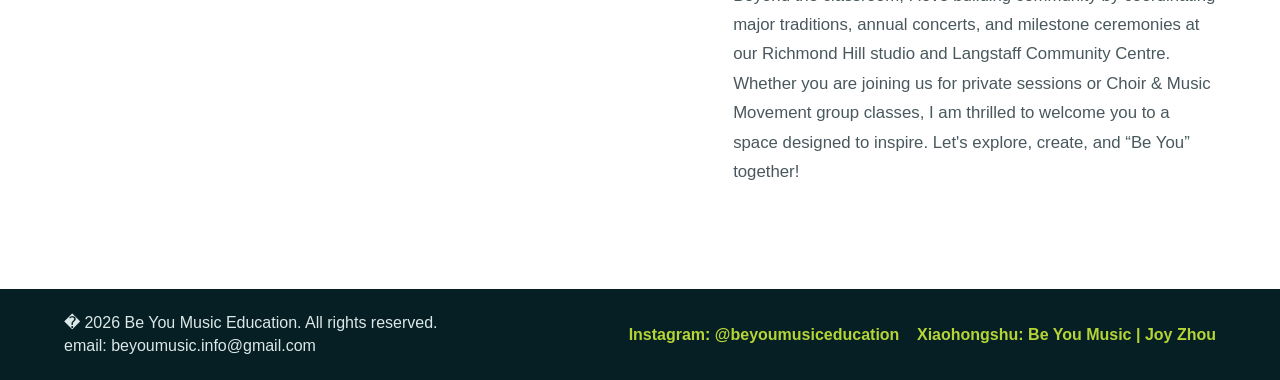
==== commit 67514c28: "Add files via upload" ====
--- a/about.html
+++ b/about.html
@@ -75,9 +75,9 @@
   display: grid;
   grid-template-columns: auto 1fr auto;
   align-items: center;
-  gap: clamp(1rem, 4vw, 4rem);
-  min-height: 7.2rem;
-  padding: 1.2rem clamp(1rem, 7vw, 8rem);
+  gap: 2rem;
+  min-height: 6.3rem;
+  padding: 1rem clamp(1rem, 6vw, 6rem);
   background: rgba(247, 246, 241, 0.96);
   border-bottom: 1px solid rgba(32, 32, 32, 0.11);
   box-shadow: 0 9px 24px rgba(32, 32, 32, 0.06);
@@ -106,11 +106,16 @@
 
 .brand-logo {
   display: block;
-  width: clamp(9.5rem, 15vw, 13rem);
+  width: clamp(4.8rem, 9vw, 6.75rem);
   height: auto;
+  object-fit: contain;
+  border-radius: 0;
+  background: var(--white);
+  box-shadow: none;
 }
 
 .brand-name {
+  display: none;
   color: #161616;
   font-size: clamp(1.05rem, 2.4vw, 1.35rem);
   font-weight: 900;
@@ -929,9 +934,9 @@
 
 @media (max-width: 640px) {
   .brand-logo {
-    width: clamp(7rem, 36vw, 9rem);
-    max-width: 9rem;
-    min-width: 7rem;
+    width: clamp(4.8rem, 9vw, 6.75rem);
+    max-width: 6.75rem;
+    min-width: 4.8rem;
     height: auto;
     padding: 0.12rem;
     background: #ffffff;
@@ -939,6 +944,7 @@
   }
 
 .brand-name {
+  display: none;
   color: #161616;
   font-size: clamp(1.05rem, 2.4vw, 1.35rem);
   font-weight: 900;
@@ -1130,3 +1136,4 @@
 
 
 
+
